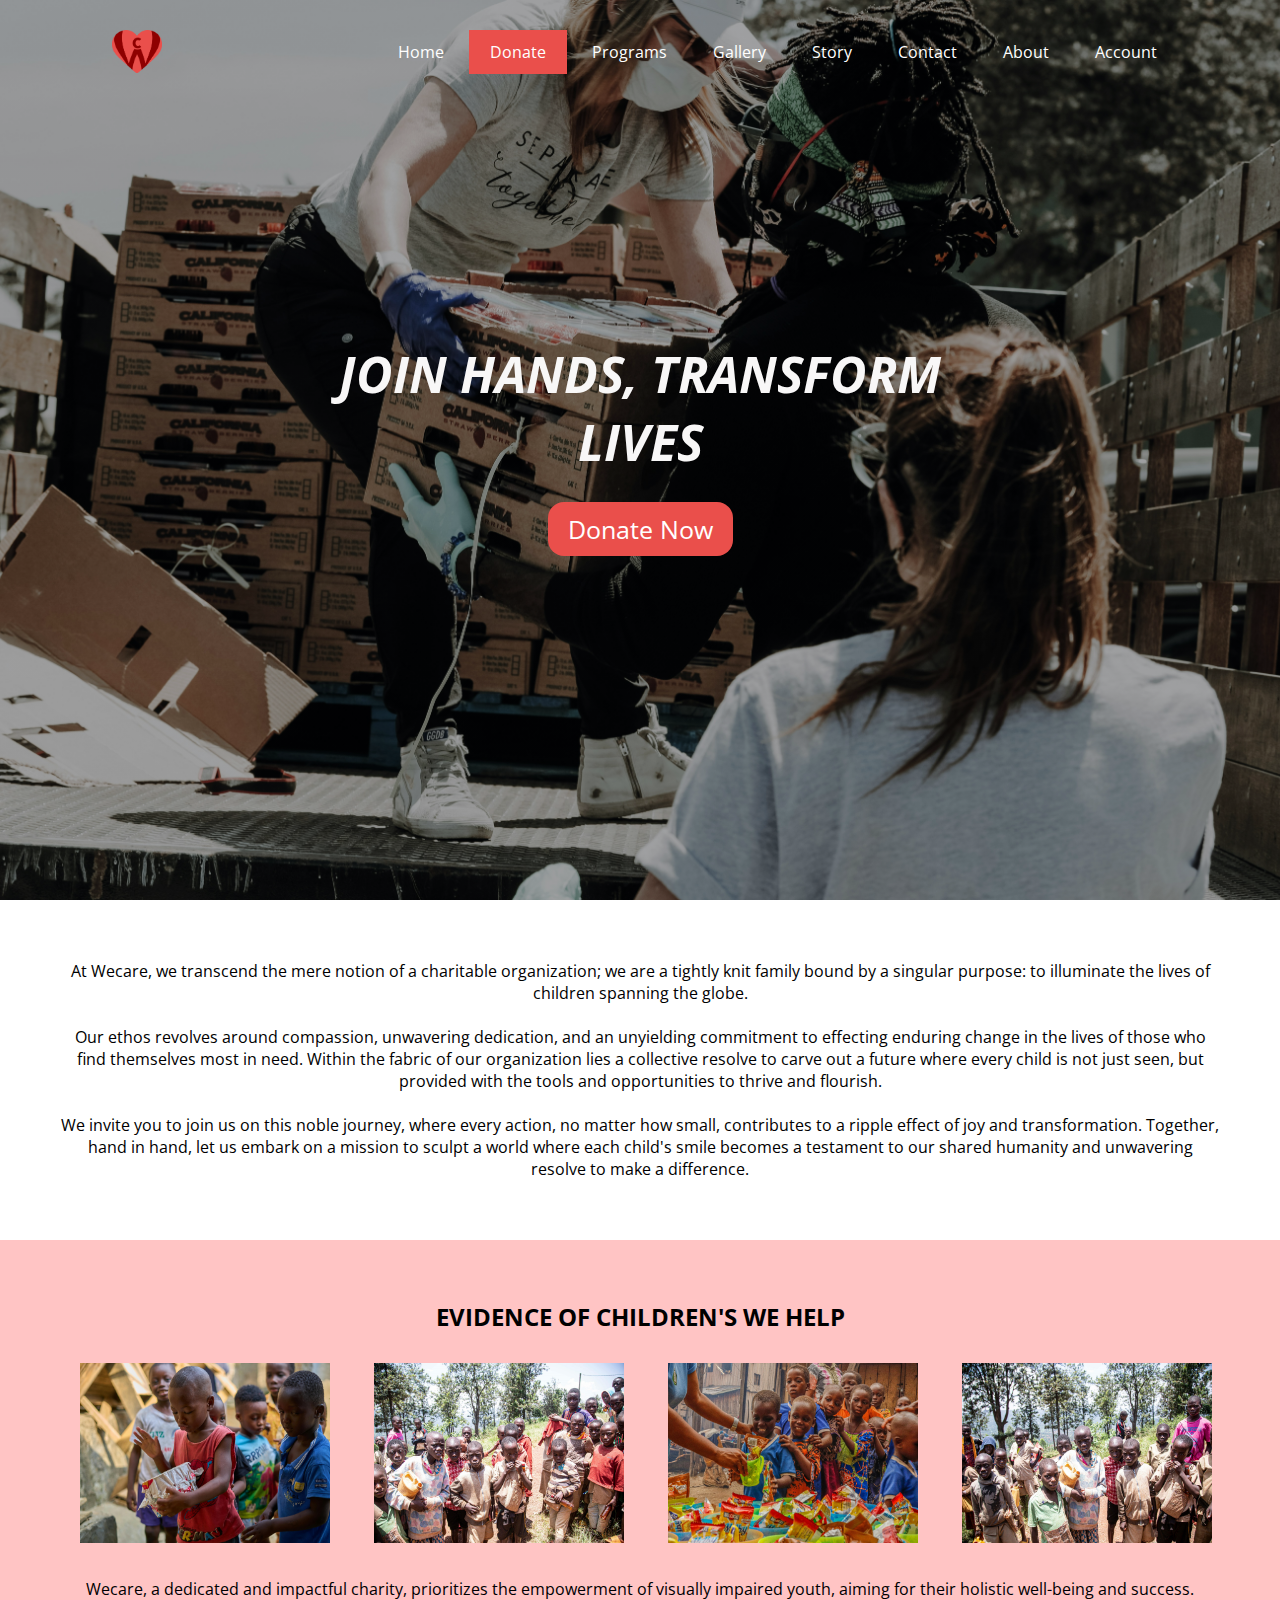
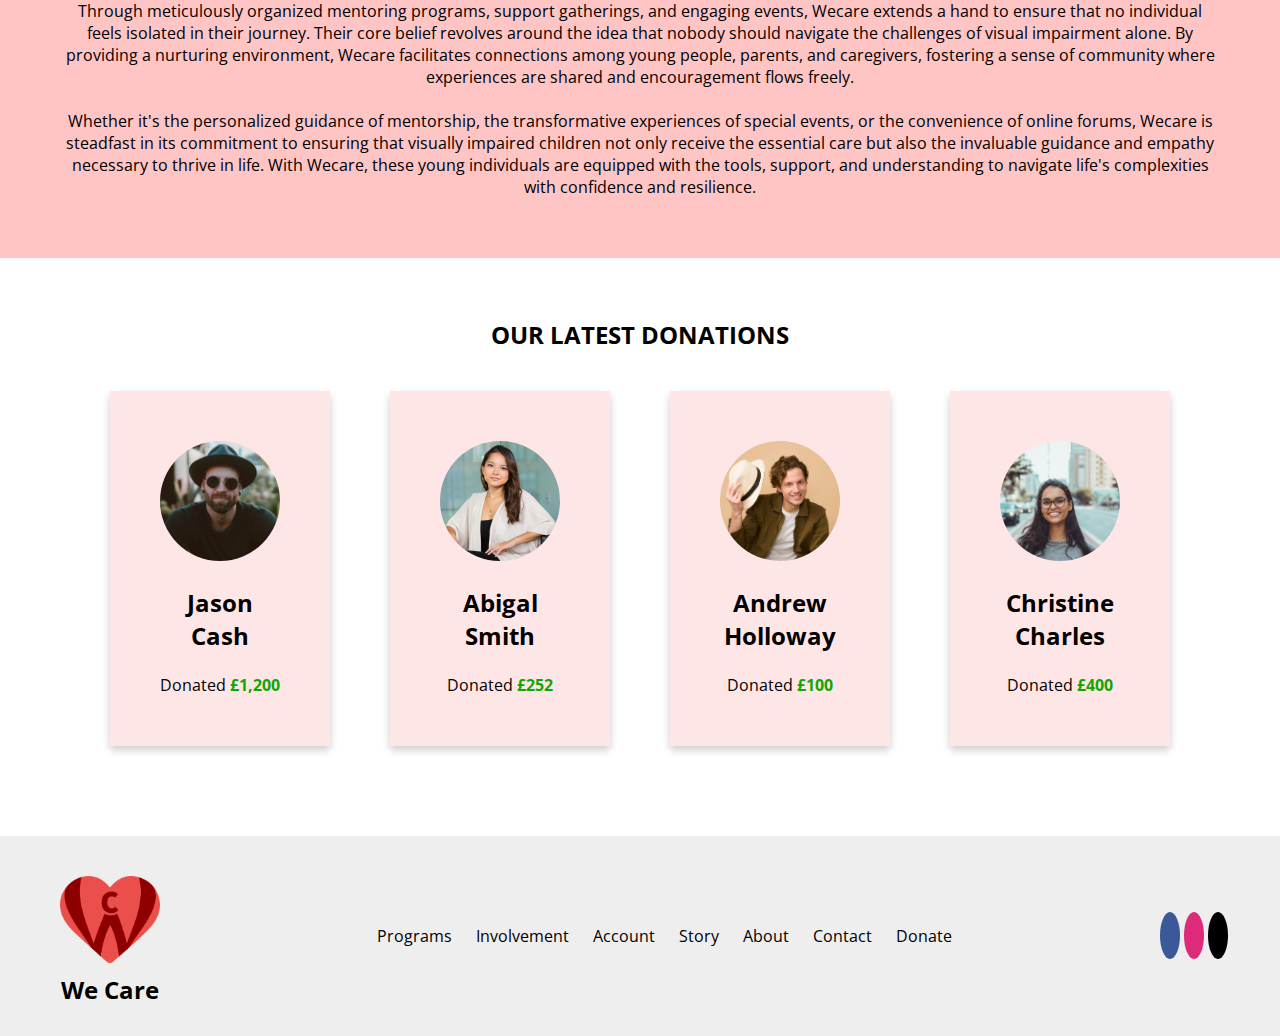
==== donate.html @ e68c9d32 "v1.0" ====
<!DOCTYPE html>
<html lang="en">
<head>
    <title>We Care</title>
    <link rel="icon" href="img/favicon.png" type="image/png">
    <link rel="stylesheet" type="text/css" href="style.css">
    <link rel="preconnect" href="https://fonts.googleapis.com">
    <link rel="preconnect" href="https://fonts.gstatic.com" crossorigin>
    <link rel="stylesheet" href="https://cdnjs.cloudflare.com/ajax/libs/font-awesome/6.5.2/css/all.min.css" integrity="sha512-SnH5WK+bZxgPHs44uWIX+LLJAJ9/2PkPKZ5QiAj6Ta86w+fsb2TkcmfRyVX3pBnMFcV7oQPJkl9QevSCWr3W6A==" crossorigin="anonymous" referrerpolicy="no-referrer" />
    <link href="https://fonts.googleapis.com/css2?family=Basic&family=Lato:ital,wght@0,100;0,300;0,400;0,700;0,900;1,100;1,300;1,400;1,700;1,900&family=Montserrat:ital,wght@0,100..900;1,100..900&family=Nunito+Sans:ital,opsz,wght@0,6..12,200..1000;1,6..12,200..1000&family=Open+Sans:ital,wght@0,300..800;1,300..800&family=Poppins:ital,wght@0,100;0,200;0,300;0,400;0,500;0,600;0,700;0,800;0,900;1,100;1,200;1,300;1,400;1,500;1,600;1,700;1,800;1,900&family=Roboto:ital,wght@0,100;0,300;0,400;0,500;0,700;0,900;1,100;1,300;1,400;1,500;1,700;1,900&display=swap" rel="stylesheet">
</head>
<body>
    <nav class="topnav" id="topNav">
        <div class="nav-logo">
            <a href="index.html"><img src="img/logo.png" alt="Logo" id="logo"></a>
        </div>
        <ul class="menu-items" id="menu-items">
            <li><a href="index.html">Home</a></li>
            <li class="active"><a href="donate.html">Donate</a></li>
            <li><a href="programs.html">Programs</a></li>
            <li><a href="gallery.html">Gallery</a></li>
            <li><a href="story.html">Story</a></li>
            <li><a href="contact.html">Contact</a></li>
            <li><a href="about.html">About</a></li>
            <li><a href="account.html">Account</a></li>
        </ul>
        <div class="menu-icon" onclick="responsiveNav()">
            <i class="fa-solid fa-bars"></i>
        </div>
    </nav>

    <div class="donate-background"></div>

    <div class="call2action">
        <h1>JOIN HANDS, TRANSFORM LIVES</h1>
        <br>
        <button>Donate Now</button>
    </div>
    
    <p class="intro-section">
        At Wecare, we transcend the mere notion of a charitable organization; we are a tightly knit family bound by a singular purpose: to illuminate the lives of children spanning the globe.<br><br>Our ethos revolves around compassion, unwavering dedication, and an unyielding commitment to effecting enduring change in the lives of those who find themselves most in need. Within the fabric of our organization lies a collective resolve to carve out a future where every child is not just seen, but provided with the tools and opportunities to thrive and flourish.<br><br>We invite you to join us on this noble journey, where every action, no matter how small, contributes to a ripple effect of joy and transformation. Together, hand in hand, let us embark on a mission to sculpt a world where each child's smile becomes a testament to our shared humanity and unwavering resolve to make a difference.
    </p>

    <div class="evidence-section">
        <h2>EVIDENCE OF CHILDREN'S WE HELP</h2> 
        <div class="image-container">
            <img src="img/img1.jpg" alt="image1.jpg" width="250" height="180">
            <img src="img/img2.jpg" alt="image2.jpg" width="250" height="180">
            <img src="img/img3.jpg" alt="image3.jpg" width="250" height="180">
            <img src="img/img4.jpg" alt="image4.jpg" width="250" height="180"> 
        </div>
        <p>
            Wecare, a dedicated and impactful charity, prioritizes the empowerment of visually impaired youth, aiming for their holistic well-being and success. Through meticulously organized mentoring programs, support gatherings, and engaging events, Wecare extends a hand to ensure that no individual feels isolated in their journey. Their core belief revolves around the idea that nobody should navigate the challenges of visual impairment alone. By providing a nurturing environment, Wecare facilitates connections among young people, parents, and caregivers, fostering a sense of community where experiences are shared and encouragement flows freely.
            <br><br>
            Whether it's the personalized guidance of mentorship, the transformative experiences of special events, or the convenience of online forums, Wecare is steadfast in its commitment to ensuring that visually impaired children not only receive the essential care but also the invaluable guidance and empathy necessary to thrive in life. With Wecare, these young individuals are equipped with the tools, support, and understanding to navigate life's complexities with confidence and resilience.
        </p>
    </div>

    <div class="donations">
        <h2>OUR LATEST DONATIONS</h2>
        <div class="cards">
        <div class="card">
            <img src="img/person1.jpg" alt="Jason Cash">
            <h2>Jason<br>Cash</h2>
            <br>
            <p>Donated <b>£1,200</b></p>
        </div>
        <div class="card">
            <img src="img/person2.jpg" alt="Abigal Smith">
            <h2>Abigal<br>Smith</h2>
            <br>
            <p>Donated <b>£252</b></p>
        </div>
        <div class="card">
            <img src="img/person3.jpg" alt="Andrew Holloway">
            <h2>Andrew<br>Holloway</h2>
            <br>
            <p>Donated <b>£100</b></p>
        </div>
        <div class="card">
            <img src="img/person4.jpg" alt="Christine Charles">
            <h2>Christine<br>Charles</h2>
            <br>
            <p>Donated <b>£400</b></p>
        </div>
        </div>
    </div>

    <footer>
        <div class="footer-container">
            <div class="logo">
                <a href="index.html"><img src="img/logo.png" alt="Logo"></a>
                <a href="index.html"><h2>We Care</h2></a>
            </div>
            <div class="learn-more">
                <ul>
                    <li><a href="programs.html">Programs</a></li>
                    <li><a href="involvement.html">Involvement</a></li>
                    <li><a href="account.html">Account</a></li>
                    <li><a href="story.html">Story</a></li>
                    <li><a href="about.html">About</a></li>
                    <li><a href="contact.html">Contact</a></li>
                    <li><a href="donate.html">Donate</a></li>
                </ul>
            </div>
            <div class="contact-us">
                <a href="https://www.facebook.com"><i class="fa-brands fa-facebook-f"></i></a>
                <a href="https://www.instagram.com"><i class="fa-brands fa-instagram"></i></a>
                <a href="https://www.twitter.com"><i class="fa-brands fa-x-twitter"></i></a>
            </div>
        </div>
    </footer>
    <script src="script.js"></script>
</body>
</html>
---- style.css ----
* {
    margin: 0;
    padding: 0;
    box-sizing: border-box;
    font-family: 'Open Sans', 'Nunito Sans', 'Roboto', sans-serif;
}

.home-background,
.donate-background,
.programs-background,
.gallery-background,
.story-background,
.contact-background,
.about-background,
.account-background {
    height: 100vh;
    min-height: 100px;
    
}

.home-background {
    background: linear-gradient(rgba(0, 0, 0, 0.3), rgba(0, 0, 0, 0.3)), url(img/bg-home.jpg) no-repeat center center/cover; /*image with dark shade*/
}

.donate-background {
    background: linear-gradient(rgba(0, 0, 0, 0.3), rgba(0, 0, 0, 0.3)), url(img/bg-donate.jpg) no-repeat center center/cover; /*image with dark shade*/
}

.programs-background {
    background: linear-gradient(rgba(0, 0, 0, 0.3), rgba(0, 0, 0, 0.3)), url(img/bg-programs.jpg) no-repeat center center/cover; /*image with dark shade*/
}

.gallery-background {
    background: linear-gradient(rgba(0, 0, 0, 0.3), rgba(0, 0, 0, 0.3)), url(img/bg-gallery.jpg) no-repeat center center/cover; /*image with dark shade*/
}

.story-background {
    background: linear-gradient(rgba(0, 0, 0, 0.3), rgba(0, 0, 0, 0.3)), url(img/bg-story.jpg) no-repeat center center/cover; /*image with dark shade*/
}

.contact-background {
    background: linear-gradient(rgba(0, 0, 0, 0.3), rgba(0, 0, 0, 0.3)), url(img/bg-contact.jpg) no-repeat center center/cover; /*image with dark shade*/
}

.about-background {
    background: linear-gradient(rgba(0, 0, 0, 0.3), rgba(0, 0, 0, 0.3)), url(img/bg-about.jpg) no-repeat center center/cover; /*image with dark shade*/
}

.account-background {
    background: linear-gradient(rgba(0, 0, 0, 0.3), rgba(0, 0, 0, 0.3)), url(img/bg-account.jpg) no-repeat center center/cover; /*image with dark shade*/
}

.topnav {
    width: 100%;
    margin: auto;
    overflow: hidden;
    /* box-shadow: inset 0 0 50px rgba(0, 0, 0);  */
    position: absolute;
    padding: 20px 0;
    display: flex;
    justify-content: space-around;
    align-items: center;
    z-index: 10;
}

.topnav #logo {
    float: left;
    width: 70px;
    height: auto;
    padding: 10px;
}

.topnav ul {
    list-style-type: none;
}

.topnav ul li {
    display: inline-block;
}

.topnav ul li a {
    text-decoration: none;
    color: #ffffff;
    padding: 10px 20px;
    border: 1px solid transparent;
    transition: 0.5s ease;
}

.topnav ul li a:hover {
    background-color: #ffffff;
    color: #000000;
}

.topnav ul li.active a {
    background-color: #ea4f4b;
    color: #ffffff;
}

.topnav .menu-icon {
    display: none;
}

.call2action {
    position: absolute;
    top: 50%;
    left: 50%;
    transform: translate(-50%, -50%);
    text-align: center;
    display: flex;
    flex-direction: column;
    align-items: center;
}

.call2action h1 {
    color: #f8f7f7;
    font-size: 50px;
    text-align: center;
    font-style: italic;
    transition: 0.5s ease;
}

.call2action button {
    background-color: #ea4f4b;
    color: #ffffff;
    border: none;
    padding: 10px 20px;
    font-size: 25px;
    text-align: center;
    text-decoration: none;
    display: inline-block;
    margin: 4px 2px;
    cursor: pointer;
    border-radius: 16px;
    transition: 0.3s ease;
}

.call2action button:hover {
    background-color: #8e0000;
    color: white;
}

.intro-section {
    color: rgb(0, 0, 0); /* Set the text color to black */
    /* font-size: 16px; */
    text-align: center; /* Align the text to the center */
    background-color: rgba(255, 255, 255, 0.765);
    padding: 60px; /* Add padding of 10 pixels */
    margin: 0 auto; 
}

.evidence-section {
    text-align: center; /* Center the image horizontally */
    background-color: #ffc4c4; /* Background color for the square box */
    padding: 60px;
}

.evidence-section .image-container {
    margin: 30px 0px;
    white-space: nowrap;
    overflow-x: auto;
}

.evidence-section .image-container::-webkit-scrollbar {
    width: 10px;
}

/* Track */
.evidence-section .image-container::-webkit-scrollbar-track {
    box-shadow: inset 0 0 2px grey; 
    border-radius: 20px;
}

/* Handle */
.evidence-section .image-container::-webkit-scrollbar-thumb {
    background: #ea4f4b; 
    border-radius: 20px;
}

/* Handle on hover */
.evidence-section .image-container::-webkit-scrollbar-thumb:hover {
    background: #8e0000;
}

.evidence-section .image-container img {
    display: inline-block;
    margin: 0px 20px;
}

.donations {
    padding: 60px 30px;
    width: 100%;
}

.donations .cards {
    display: flex;
    justify-content: center;
    flex-direction: row;
    flex-wrap: wrap;
    margin-top: 10px;
}

.donations h2 {
    text-align: center;
}

.donations .card {
    padding: 50px;
    box-shadow: 0 4px 8px 0 rgba(0, 0, 0, 0.2);
    width: 15vw;
    min-width: 220px;
    max-width: 300px;
    margin: 30px;
    text-align: center;
    background-color: #ffe6e6;
    transition: 0.5s ease;
}

.donations .card img {
    width: 100%;
    border-radius: 50%;
    margin-bottom: 20px;
}

.donations .card b {
    color: #0ea800;
}

footer {
    width: 100%;
    padding: 30px 50px;
    color: #ffffff;
    background-color: #eeeeee;
}

.footer-container {
    display: flex;
    align-items: center;
    justify-content: space-between;
    max-width: 0 auto;
}

.logo {
    display: flex;
    flex-direction: column;
    align-items: center;
}

.logo a {
    text-decoration: none;
    color: #000000;
}

.logo img {
    float: left;
    width: 120px;
    height: auto;
    padding: 10px;
}

.learn-more ul {
    list-style: none;
    margin: 0;
    padding: 0;
    display: flex;
}

.learn-more ul li {
    margin: 0 12px;
}

.learn-more ul li a {
    text-decoration: none;
    color: #000000;
}

.contact-us .fa-brands {
    padding: 10px;
    font-size: 20px;
    width: 2em;
    text-decoration: none;
    text-align: center;
    margin: 2px;
    border-radius: 50%;
}

.contact-us .fa:hover {
    opacity: 0.7;
}

.contact-us .fa-facebook-f {
    background: #3B5998;
    color: #ffffff;
}

.contact-us .fa-x-twitter {
    background: #000000;
    color: #ffffff;
}

.contact-us .fa-instagram {
    background: #dd2a7b;
    color: #ffffff;
}

@media all and (max-width: 1000px) {
    .topnav {
        flex-direction: column;
    }

    .topnav .nav-logo {
        width: 100%;
    }

    .topnav #logo {
        margin-left: 30px;
    }

    .topnav .menu-icon {
        display: block;
        position: absolute;
        top: 15px;
        right: 0;
        font-size: 40px;
        padding: 10px;
        margin-right: 30px;
        color: #ffffff;
    }
    
    .topnav ul {
        list-style-type: none;
        width: 100%;
        text-align: center;
        padding-top: 20px;
        display: none;
    }
    
    .topnav ul li {
        display: block;
        border-top: 1px solid white;
        background-color: #ec7975;
        padding: 20px 0;
        width: 100%;
    }

    .topnav ul li a {
        text-decoration: none;
        color: #ffffff;
        padding: 20px 50px;
        border: 1px solid transparent;
        transition: 0.3s ease;
    }

    .topnav ul li a:hover {
        background-color: unset;
        color: unset;
    }
    
    .topnav ul li.active {
        background-color: #ea4f4b;
        pointer-events: none;
    }

    .topnav ul li.active a {
        background-color: unset;
    }
    
    .topnav ul li.active:hover a {
        color: #ffffff;
    }

    .topnav ul li:hover {
        background-color: #ffffff;
    }

    .topnav ul li:hover a {
        color: #000000;
    }
    
    .topnav .nav-active {
        display: block;
    }

    .footer-container {
        flex-direction: column;
    }

    .learn-more {
        margin: 40px 0;
    }
}

@media all and (max-width: 750px) {
    .call2action h1 {
        font-size: 40px;
    }
    
    .call2action button {
        font-size: 20px;
        margin-top: 10px;
    }

    .learn-more ul {
        flex-direction: column;
        align-items: center;
    }

    .learn-more ul li{
        margin: 5px 0;
    }
}

@media all and (max-width: 1200px) {
    .donations .cards {
        padding: 0 150px;
    }
}

@media all and (max-width: 1000px) {
    .donations .cards {
        padding: 0 100px;
    }
}

@media all and (max-width: 860px) {
    .donations .cards {
        padding: 0 0;
    }
}

@media all and (max-width: 650px) {
    .donations .card {
        padding: 20px;
        box-shadow: 0 2px 8px 0 rgba(0, 0, 0, 0.2);
        min-width: 160px;
        margin: 20px;
    }
    
    .donations .card img {
        width: 80%;
        margin-bottom: 15px;
    }
}
.program {
    display: flex;
    flex-direction: row;
    width: 100%;
}

.program .img {
    width: 50%;
    padding: 40px;
}

.program img {
    width: 100%;
}

.program .text {
    width: 50%;
}
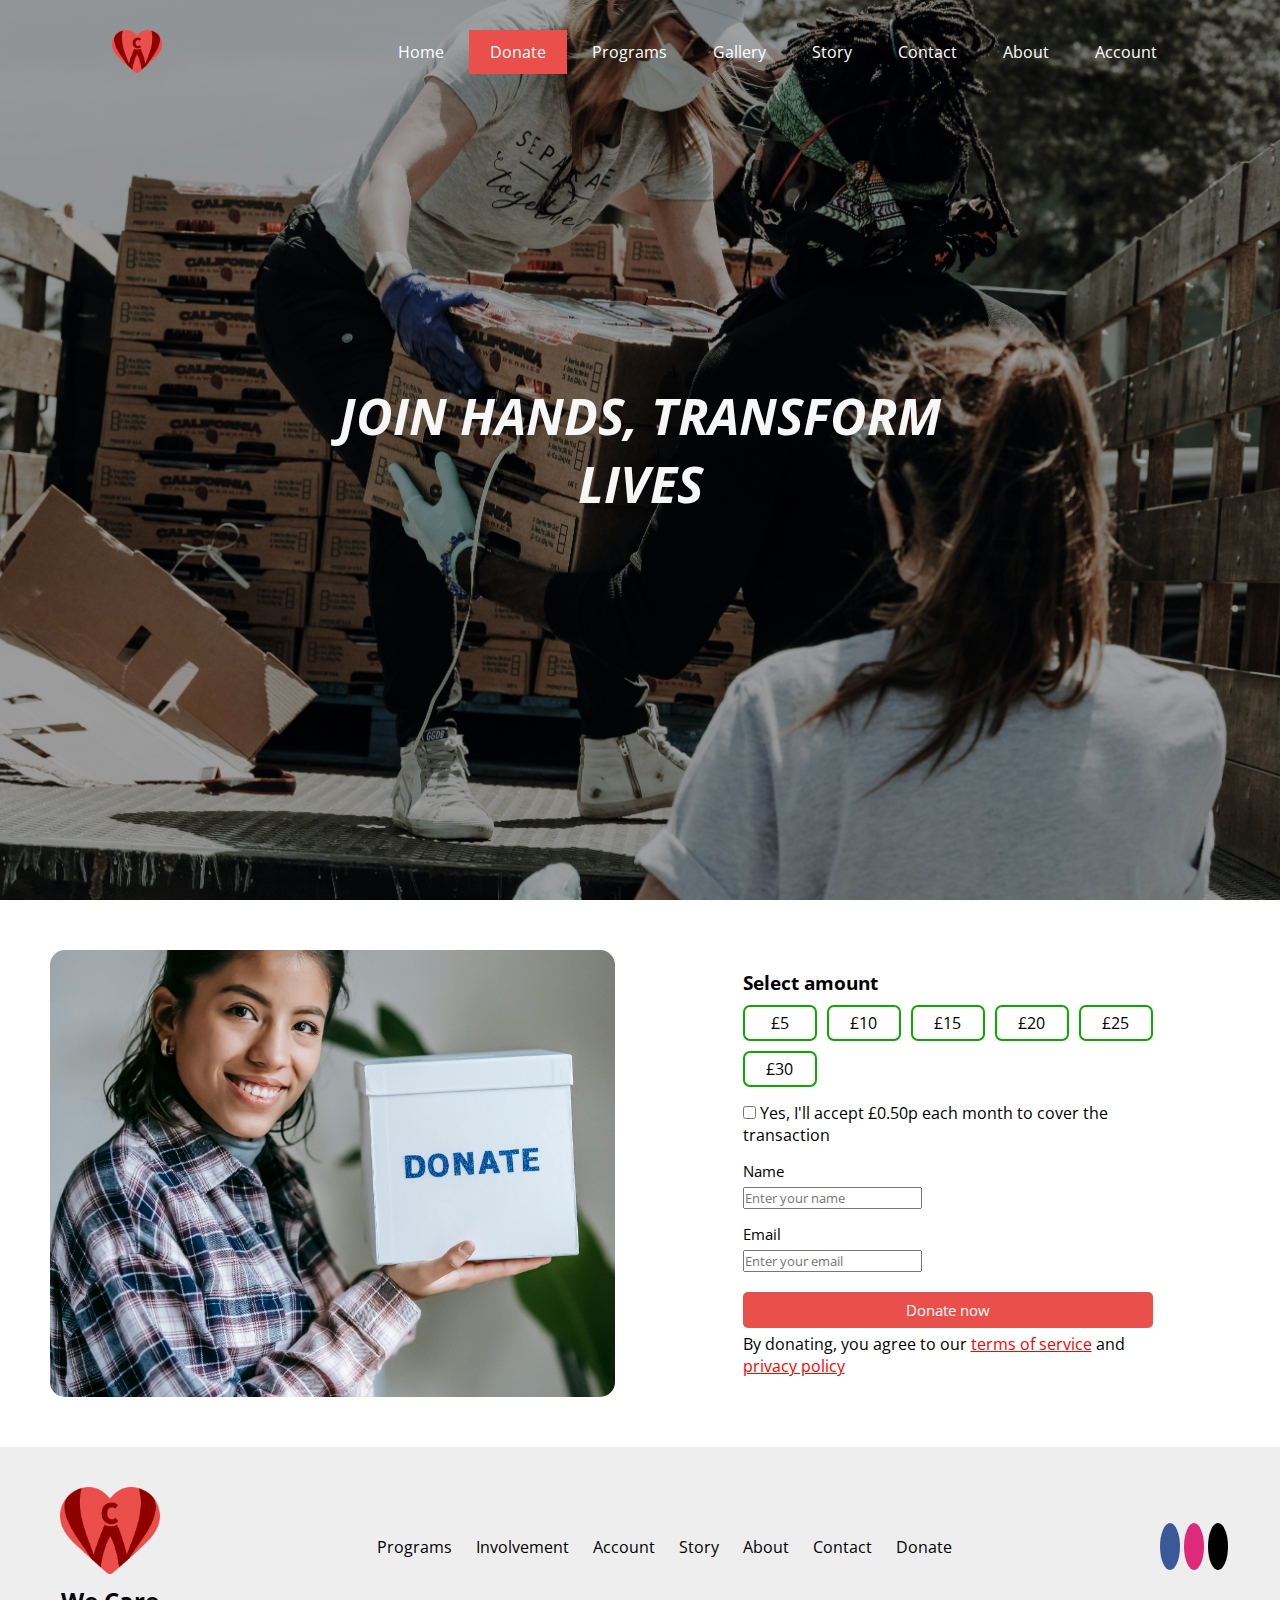
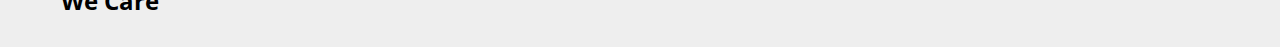
==== commit 370fb313: "2.1" ====
--- a/donate.html
+++ b/donate.html
@@ -33,65 +33,53 @@
 
     <div class="call2action">
         <h1>JOIN HANDS, TRANSFORM LIVES</h1>
-        <br>
-        <button>Donate Now</button>
     </div>
     
-    <p class="intro-section">
-        At Wecare, we transcend the mere notion of a charitable organization; we are a tightly knit family bound by a singular purpose: to illuminate the lives of children spanning the globe.<br><br>Our ethos revolves around compassion, unwavering dedication, and an unyielding commitment to effecting enduring change in the lives of those who find themselves most in need. Within the fabric of our organization lies a collective resolve to carve out a future where every child is not just seen, but provided with the tools and opportunities to thrive and flourish.<br><br>We invite you to join us on this noble journey, where every action, no matter how small, contributes to a ripple effect of joy and transformation. Together, hand in hand, let us embark on a mission to sculpt a world where each child's smile becomes a testament to our shared humanity and unwavering resolve to make a difference.
-    </p>
+    <div class="donation-form-section">
+        <div class="image"></div>
+        <div class="form-container">
+            <div class="donation-form">
+                <!-- <h3>Select gift frenquency</h3>
+                <div class="frequency">
+                    <span>Monthly</span>
+                    <span>Onetime</span>
+                </div> -->
+                <h3>Select amount</h3>
+                <div class="amount-container">
+                    <span class="amount">£5</span>
+                    <span class="amount">£10</span>
+                    <span class="amount">£15</span>
+                    <span class="amount">£20</span>
+                    <span class="amount">£25</span>
+                    <span class="amount">£30</span>
+                </div>
 
-    <div class="evidence-section">
-        <h2>EVIDENCE OF CHILDREN'S WE HELP</h2> 
-        <div class="image-container">
-            <img src="img/img1.jpg" alt="image1.jpg" width="250" height="180">
-            <img src="img/img2.jpg" alt="image2.jpg" width="250" height="180">
-            <img src="img/img3.jpg" alt="image3.jpg" width="250" height="180">
-            <img src="img/img4.jpg" alt="image4.jpg" width="250" height="180"> 
+                <div class="confirm">
+                    <input type="checkbox" name="checkbox">
+                    <span>Yes, I'll accept £0.50p each month to cover the transaction</span>
+                </div>
+
+                <div class="donor">
+                    <p>Name</p>
+                    <input type="text" name="Name" placeholder="Enter your name">
+                    <p>Email</p>
+                    <input type="text" name="Email" placeholder="Enter your email">
+                </div>
+                
+                <!-- <p>Give in honor to another person</p> -->
+                <button>Donate now</button>
+                <p>By donating, you agree to our <span class="link">terms of service</span> and <span class="link"> privacy policy</span></p>
+            </div>
         </div>
-        <p>
-            Wecare, a dedicated and impactful charity, prioritizes the empowerment of visually impaired youth, aiming for their holistic well-being and success. Through meticulously organized mentoring programs, support gatherings, and engaging events, Wecare extends a hand to ensure that no individual feels isolated in their journey. Their core belief revolves around the idea that nobody should navigate the challenges of visual impairment alone. By providing a nurturing environment, Wecare facilitates connections among young people, parents, and caregivers, fostering a sense of community where experiences are shared and encouragement flows freely.
-            <br><br>
-            Whether it's the personalized guidance of mentorship, the transformative experiences of special events, or the convenience of online forums, Wecare is steadfast in its commitment to ensuring that visually impaired children not only receive the essential care but also the invaluable guidance and empathy necessary to thrive in life. With Wecare, these young individuals are equipped with the tools, support, and understanding to navigate life's complexities with confidence and resilience.
-        </p>
-    </div>
-
-    <div class="donations">
-        <h2>OUR LATEST DONATIONS</h2>
-        <div class="cards">
-        <div class="card">
-            <img src="img/person1.jpg" alt="Jason Cash">
-            <h2>Jason<br>Cash</h2>
-            <br>
-            <p>Donated <b>£1,200</b></p>
-        </div>
-        <div class="card">
-            <img src="img/person2.jpg" alt="Abigal Smith">
-            <h2>Abigal<br>Smith</h2>
-            <br>
-            <p>Donated <b>£252</b></p>
-        </div>
-        <div class="card">
-            <img src="img/person3.jpg" alt="Andrew Holloway">
-            <h2>Andrew<br>Holloway</h2>
-            <br>
-            <p>Donated <b>£100</b></p>
-        </div>
-        <div class="card">
-            <img src="img/person4.jpg" alt="Christine Charles">
-            <h2>Christine<br>Charles</h2>
-            <br>
-            <p>Donated <b>£400</b></p>
-        </div>
-        </div>
-    </div>
-
+    </div>  
+    
     <footer>
         <div class="footer-container">
             <div class="logo">
                 <a href="index.html"><img src="img/logo.png" alt="Logo"></a>
                 <a href="index.html"><h2>We Care</h2></a>
             </div>
+
             <div class="learn-more">
                 <ul>
                     <li><a href="programs.html">Programs</a></li>
@@ -103,6 +91,7 @@
                     <li><a href="donate.html">Donate</a></li>
                 </ul>
             </div>
+                        
             <div class="contact-us">
                 <a href="https://www.facebook.com"><i class="fa-brands fa-facebook-f"></i></a>
                 <a href="https://www.instagram.com"><i class="fa-brands fa-instagram"></i></a>
--- a/style.css
+++ b/style.css
@@ -380,6 +380,10 @@
         display: block;
     }
 
+    /* .program {
+        flex-direction: column;
+    } */
+
     .footer-container {
         flex-direction: column;
     }
@@ -440,13 +444,15 @@
         margin-bottom: 15px;
     }
 }
+
 .program {
     display: flex;
+    flex-wrap: wrap;
     flex-direction: row;
-    width: 100%;
-}
-
-.program .img {
+}
+
+.program .img,
+.program .text {
     width: 50%;
     padding: 40px;
 }
@@ -455,6 +461,141 @@
     width: 100%;
 }
 
-.program .text {
+.program-mid {
+    background-color: #ffc4c4;
+    flex-direction: row-reverse;
+}
+
+.donation-form-section {
+    display: flex;
+    /* background: linear-gradient(to bottom, rgba(0, 0, 0, 0.2), rgba(255, 255, 255, 0.8)), url(img/bg-home.jpg) no-repeat center center/cover; */
+}
+
+.donation-form-section .image {
     width: 50%;
-}+    margin: 50px 0px 50px 50px;
+    background: url(img/donate.jpg) no-repeat center center/cover;
+    border: none;
+    border-radius: 15px;
+}
+
+.donation-form-section .form-container {
+    width: 50%;
+    margin: 50px;
+    display: flex;
+    justify-content: center;
+}
+
+.donation-form {
+    width: 450px;
+    padding: 20px;
+    border-radius: 15px;
+    /* background-color: #ffc4c4; */
+}
+
+.amount-container {
+    width: 100%;
+    margin-top: 10px;
+    display: grid;
+    grid-template-columns: 1fr 1fr 1fr 1fr 1fr;
+    grid-gap: 10px;
+}
+
+.amount {
+    border: 2px solid #0ea800;
+    border-radius: 7px;
+    padding: 5px;
+    text-align: center;
+    cursor: pointer;
+}
+
+.amount:hover {
+    background-color: #000000;
+    color: #ffffff;
+}
+
+.confirm {
+    margin-top: 15px;
+}
+
+.donation-form .donor p{
+    margin-top: 15px;
+    margin-bottom: 5px;
+    font-size: 15px;
+}
+
+.donor {
+    margin-bottom: 15px;
+}
+
+.donor[type="text"] {
+    margin-top: 2%;
+    width: 100%;
+    height: 30px;
+    padding-left: 10px;
+    font-size: 15px;
+    border-radius: 5px;
+}
+
+.donation-form p:nth-child(7) {
+    margin-top: 10px;
+    color: #66ff00;
+}
+
+.donation-form button {
+    width: 100%;
+    padding: 8px 0;
+    margin: 5px 0;
+    font-size: 15px;
+    color: #ffffff;
+    background-color: #ea4f4b;
+    border: none;
+    border-radius: 5px;
+    cursor: pointer;
+}
+
+.donation-form button:hover {
+    color: #ffffff;
+    background-color: #8e0000;
+}
+
+.donation-form p:nth-child(9) {
+    margin-top: 15px;
+    text-align: center;
+}
+
+.donation-form .link {
+    color: #ff0000;
+    text-decoration: underline;
+}
+
+
+/* 
+
+.frequency {
+    margin: 10px 0;
+    display: grid;
+    grid-template-columns: 1fr 1fr;
+    padding: 4%;
+    background-color: #ffc4c4;
+    border-radius: 10px;
+    text-align: center;
+}
+
+.frequency span:first-child {
+    padding: 4%;
+    background-color: #ea4f4b;
+    border-radius: 10px;
+}
+
+.frequency span: {
+    padding: 4%;
+    background-color: #ea4f4b;
+    border-radius: 10px;
+}
+
+
+.frequency span {
+    padding-left: 25%;
+    cursor: pointer;
+} */